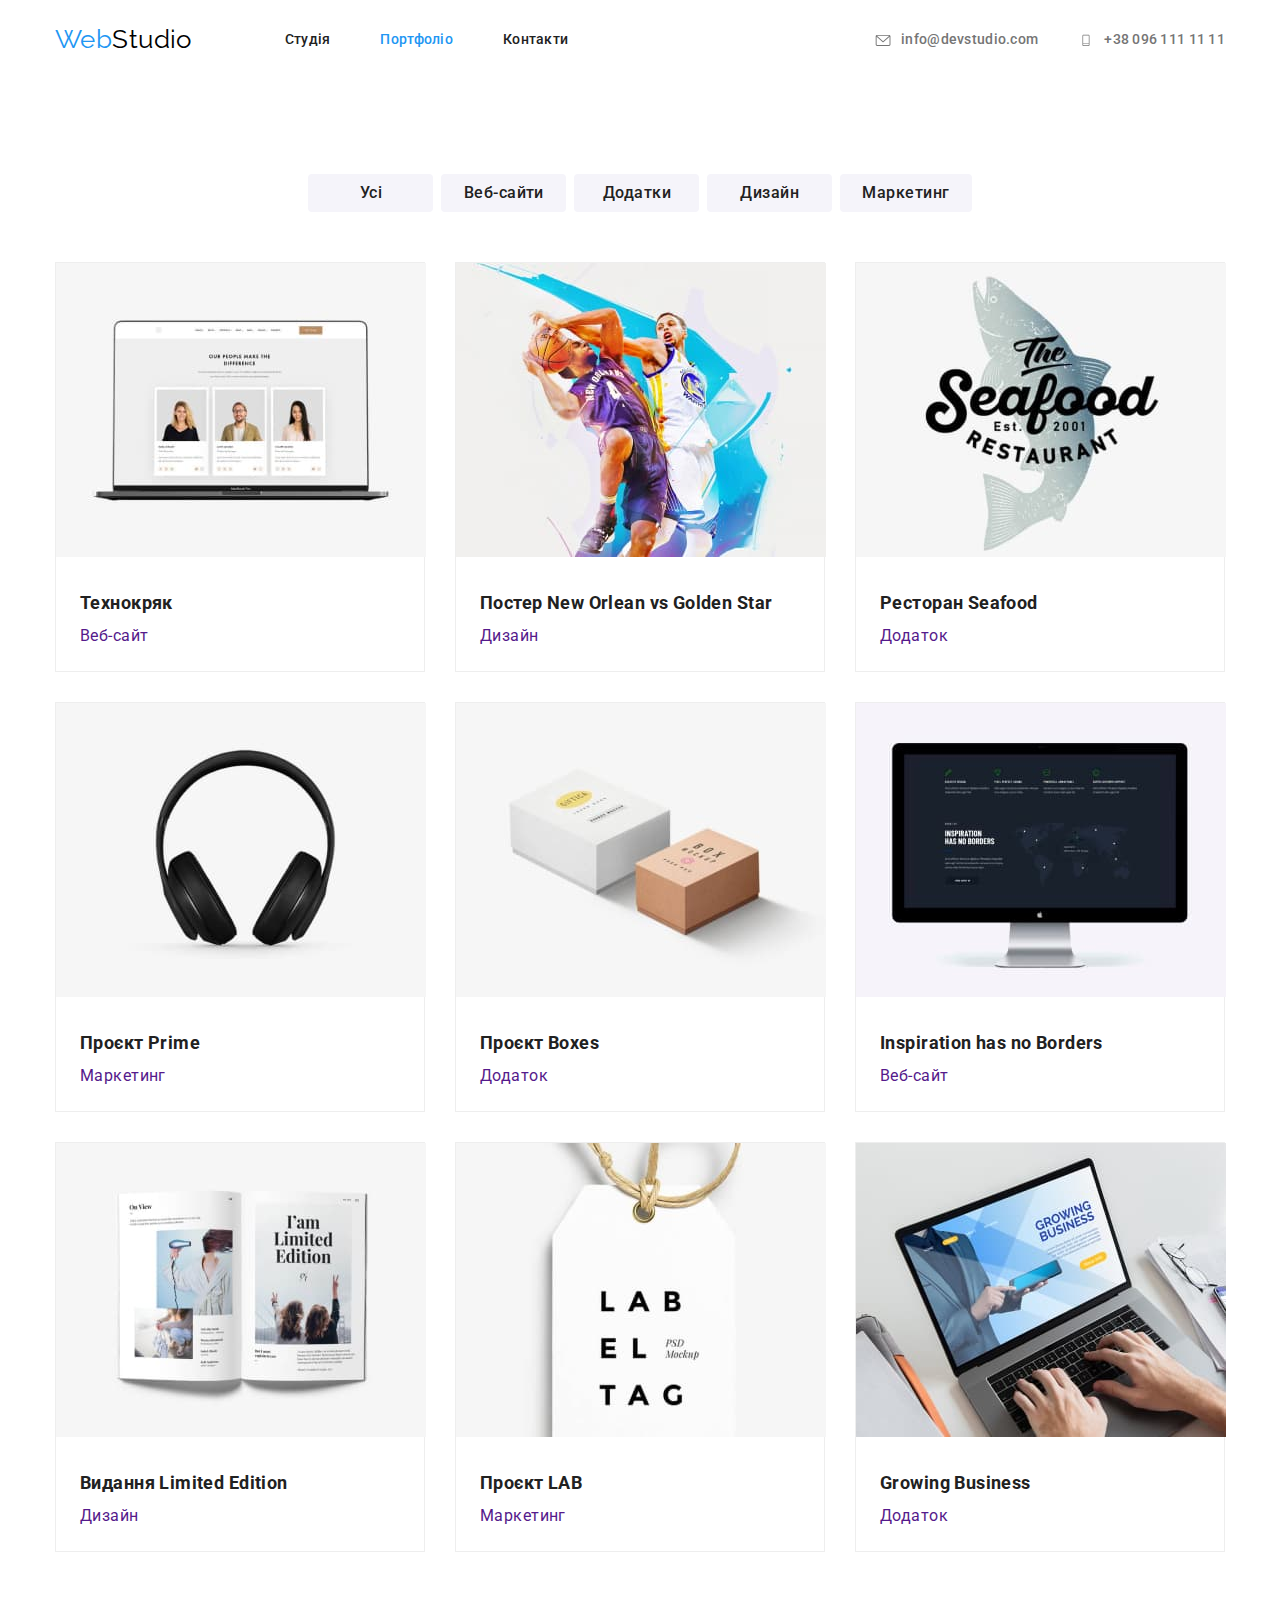
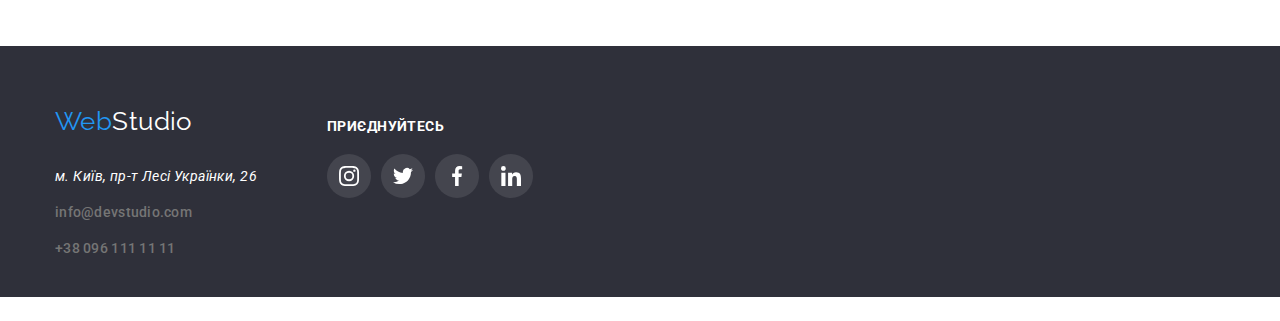
==== portfolio.html @ 6cec3854 "add files from hw-4" ====
<!DOCTYPE html>
<html lang="uk">
  <head>
    <meta charset="UTF-8" />
    <meta http-equiv="X-UA-Compatible" content="IE=edge" />
    <meta name="viewport" content="width=device-width, initial-scale=1.0" />
    <title>Портфоліо</title>

    <link
      href="https://fonts.googleapis.com/css2?family=Raleway:wght@700&family=Roboto:wght@400;500;700;900&display=swap"
      rel="stylesheet"
    />
    <link
      rel="stylesheet"
      href="https://cdnjs.cloudflare.com/ajax/libs/modern-normalize/1.1.0/modern-normalize.min.css"
    />
    <link rel="stylesheet" href="./css/styles.css" />
  </head>
  <body>
    <header>
      <div class="container main-nav">
        <a href="./index.html" class="logo"
          ><span class="accent">Web</span>Studio</a
        >
        <nav>
          <ul class="navigation list">
            <li class="item">
              <a href="./index.html" class="navigation-item">Студія</a>
            </li>
            <li class="item">
              <a href="./portfolio.html" class="navigation-item current"
                >Портфоліо</a
              >
            </li>
            <li class="item">
              <a href="./contacts.html" class="navigation-item">Контакти</a>
            </li>
          </ul>
        </nav>
        <ul class="contact main list">
          <li class="item">
            <a href="mailto:info@devstudio.com" class="contact-item">
              <svg class="icon-envelope">
                <use href="./images/sprite.svg#icon-envelope"></use>
              </svg>
              info@devstudio.com</a
            >
          </li>
          <li class="item">
            <a href="tel:+380961111111" class="contact-item">
              <svg class="icon-smartphone">
                <use href="./images/sprite.svg#icon-smartphone"></use>
              </svg>
              +38 096 111 11 11
            </a>
          </li>
        </ul>
      </div>
    </header>
    <main>
      <div class="container portfolio">
        <section class="section">
          <ul class="nav list">
            <li class="item"><button class="button secondary">Усі</button></li>
            <li class="item">
              <button class="button secondary">Веб-сайти</button>
            </li>
            <li class="item">
              <button class="button secondary">Додатки</button>
            </li>
            <li class="item">
              <button class="button secondary">Дизайн</button>
            </li>
            <li class="item">
              <button class="button secondary">Маркетинг</button>
            </li>
          </ul>
        </section>
        <section class="section exemples">
          <ul class="list">
            <li class="item">
              <a href="">
                <img
                  src="./images/project1.jpg"
                  alt="Макет веб-сайту"
                  width="370"
                />
                <div class="exemples-container">
                  <h3 class="exemple-title">Технокряк</h3>
                  <p class="exemple-descr">Веб-сайт</p>
                </div>
                <!-- <p class="exemple-description">
                Ресурс пропонує комплексні пропозиції з різним рівнем функціоналу
                та сервісів. Все це дозволить відвідувачу отримати вичерпні
                відомості про компанію чи приватну особу.
              </p> -->
              </a>
            </li>
            <li class="item">
              <a href="">
                <img
                  src="./images/project2.jpg"
                  alt="Дизайн події"
                  width="370"
                />
                <div class="exemples-container">
                  <h3 class="exemple-title">
                    Постер New Orlean vs Golden Star
                  </h3>
                  <p class="exemple-descr">Дизайн</p>
                </div>
                <!-- <p class="exemple-description">
                Ресурс пропонує комплексні пропозиції з різним рівнем функціоналу
                та сервісів. Все це дозволить відвідувачу отримати вичерпні
                відомості про компанію чи приватну особу.
              </p> -->
              </a>
            </li>
            <li class="item">
              <a href="">
                <img
                  src="./images/project3.jpg"
                  alt="Макет мобільного додатку"
                  width="370"
                />
                <div class="exemples-container">
                  <h3 class="exemple-title">Ресторан Seafood</h3>
                  <p class="exemple-descr">Додаток</p>
                </div>
                <!-- <p class="exemple-description">
                Ресурс пропонує комплексні пропозиції з різним рівнем функціоналу
                та сервісів. Все це дозволить відвідувачу отримати вичерпні
                відомості про компанію чи приватну особу.
              </p> -->
              </a>
            </li>
            <li class="item">
              <a href="">
                <img
                  src="./images/project4.jpg"
                  alt="Макет маркетнгу проекту"
                  width="370"
                />
                <div class="exemples-container">
                  <h3 class="exemple-title">Проєкт Prime</h3>
                  <p class="exemple-descr">Маркетинг</p>
                </div>
                <!-- <p class="exemple-description">
                Ресурс пропонує комплексні пропозиції з різним рівнем функціоналу
                та сервісів. Все це дозволить відвідувачу отримати вичерпні
                відомості про компанію чи приватну особу.
              </p> -->
              </a>
            </li>
            <li class="item">
              <a href="">
                <img
                  src="./images/project5.jpg"
                  alt="Макет мобільного додатку"
                  width="370"
                />
                <div class="exemples-container">
                  <h3 class="exemple-title">Проєкт Boxes</h3>
                  <p class="exemple-descr">Додаток</p>
                </div>
                <!-- <p class="exemple-description">
                Ресурс пропонує комплексні пропозиції з різним рівнем функціоналу
                та сервісів. Все це дозволить відвідувачу отримати вичерпні
                відомості про компанію чи приватну особу.
              </p> -->
              </a>
            </li>
            <li class="item">
              <a href="">
                <img
                  src="./images/project6.jpg"
                  alt="Макет веб-сайту"
                  width="370"
                />
                <div class="exemples-container">
                  <h3 class="exemple-title">Inspiration has no Borders</h3>
                  <p class="exemple-descr">Веб-сайт</p>
                </div>
                <!-- <p class="exemple-description">
                Ресурс пропонує комплексні пропозиції з різним рівнем функціоналу
                та сервісів. Все це дозволить відвідувачу отримати вичерпні
                відомості про компанію чи приватну особу.
              </p> -->
              </a>
            </li>
            <li class="item">
              <a href="">
                <img
                  src="./images/project7.jpg"
                  alt="Макет дизайну видання"
                  width="370"
                />
                <div class="exemples-container">
                  <h3 class="exemple-title">Видання Limited Edition</h3>
                  <p class="exemple-descr">Дизайн</p>
                </div>
                <!-- <p class="exemple-description">
                Ресурс пропонує комплексні пропозиції з різним рівнем функціоналу
                та сервісів. Все це дозволить відвідувачу отримати вичерпні
                відомості про компанію чи приватну особу.
              </p> -->
              </a>
            </li>
            <li class="item">
              <a href="">
                <img
                  src="./images/project8.jpg"
                  alt="Макет маркетингу проекту"
                  width="370"
                />
                <div class="exemples-container">
                  <h3 class="exemple-title">Проєкт LAB</h3>
                  <p class="exemple-descr">Маркетинг</p>
                </div>
                <!-- <p class="exemple-description">
                Ресурс пропонує комплексні пропозиції з різним рівнем функціоналу
                та сервісів. Все це дозволить відвідувачу отримати вичерпні
                відомості про компанію чи приватну особу.
              </p> -->
              </a>
            </li>
            <li class="item">
              <a href="">
                <img
                  src="./images/project9.jpg"
                  alt="Макет мобільного додатку"
                  width="370"
                />
                <div class="exemples-container">
                  <h3 class="exemple-title">Growing Business</h3>
                  <p class="exemple-descr">Додаток</p>
                </div>
                <!-- <p class="exemple-description">
                Ресурс пропонує комплексні пропозиції з різним рівнем функціоналу
                та сервісів. Все це дозволить відвідувачу отримати вичерпні
                відомості про компанію чи приватну особу.
              </p> -->
              </a>
            </li>
          </ul>
        </section>
      </div>
    </main>
    <footer>
      <div class="footerbg">
        <div class="container">
          <ul class="footer list">
            <li>
              <a href="./index.html" class="logo"
                ><span class="accent">Web</span
                ><span class="fcol">Studio</span></a
              >
            </li>
            <li>
              <address class="fcol">м. Київ, пр-т Лесі Українки, 26</address>
            </li>
            <li class="footer-item">
              <a href="mailto:info@devstudio.com" class="contact-item"
                >info@devstudio.com</a
              >
            </li>
            <li class="footer-item">
              <a href="tel:+380961111111" class="contact-item"
                >+38 096 111 11 11</a
              >
            </li>
          </ul>
          <div class="joinus">
            <p class="join">приєднуйтесь</p>
            <ul class="join-items list">
              <li class="item">
                <a href="https://www.instagram.com/"
                  ><img
                    class="smlink"
                    src="./images/instagram.svg"
                    alt="Instagram link"
                    width="20"
                    height="20"
                  />
                </a>
              </li>
              <li class="item">
                <a href="https://twitter.com/"
                  ><img
                    class="smlink"
                    src="./images/twitter.svg"
                    alt="Twitter link"
                    width="20"
                    height="20"
                  />
                </a>
              </li>
              <li class="item">
                <a href="https://www.facebook.com/"
                  ><img
                    class="smlink"
                    src="./images/facebook.svg"
                    alt="Facebook link"
                    width="20"
                    height="20"
                  />
                </a>
              </li>
              <li class="item">
                <a href="https://www.linkedin.com/"
                  ><img
                    class="smlink"
                    src="./images/linkedin.svg"
                    alt="LinkedIn link"
                    width="20"
                    height="20"
                  />
                </a>
              </li>
            </ul>
          </div>
        </div>
      </div>
    </footer>
  </body>
</html>
---- css/styles.css ----
:root {
  --primary-bgc: #ffffff;
  --secondary-bgc: #f5f4fa;

  --main-text-color: #757575;
  --title-text-color: #212121;

  --accent-color: #2196f3;
  --logo-color: #000000;
  --sm-color: #afb1b8;
}

body {
  background-color: var(--primary-bgc);
  color: var(--main-text-color);

  font-family: "Roboto", sans-serif;
  font-weight: 400;
  font-size: 14px;
  line-height: 1.71;
  letter-spacing: 0.03em;
}

/* * {  outline: 1px solid red;} */

.container {
  width: 1200px;
  padding: 0 15px;
  margin: 0 auto;
  /* outline: 1px solid red; */
}

h1,
h2,
h3,
h4 {
  color: var(--title-text-color);
  margin-top: 0;
  margin-bottom: 0;
}

p {
  margin-top: 0;
  margin-bottom: 0;
}

.list {
  margin-top: 0;
  margin-bottom: 0;
  padding: 0;
  list-style: none;
}

/* Navigation */
.main-nav {
  display: flex;
  align-items: center;
}

.navigation {
  display: flex;
}

.navigation .item:not(:last-child) {
  margin-right: 50px;
}

.navigation-item {
  display: block;
  padding-top: 32px;
  padding-bottom: 32px;
  font-weight: 500;
  font-size: 14px;
  line-height: 1.14;
  letter-spacing: 0.02em;
  text-decoration: none;
  color: var(--title-text-color);
}

.navigation-item:hover,
.navigation-item:focus {
  color: var(--accent-color);
}

.navigation-item.current {
  color: var(--accent-color);
}

.logo {
  display: inline-block;
  font-family: "Raleway", sans-serif;
  font-size: 26px;
  line-height: 31px;
  letter-spacing: 1.19;

  color: var(--logo-color);
  text-decoration: none;
}

header .logo {
  padding: 24px 93px 25px 0;
}

.accent {
  color: var(--accent-color);
}

.contact.main {
  display: flex;
  margin-left: auto;
}

.contact.main .item:not(:last-child) {
  margin-right: 40px;
}

.contact-item {
  font-weight: 500;
  line-height: 1.14;
  letter-spacing: 0.02em;
  text-decoration: none;
  color: var(--main-text-color);
  fill: var(--main-text-color);
}

header .contact-item {
  padding-top: 32px;
  padding-bottom: 32px;
}

.main .contact-item {
  display: flex;
}

.contact-item:hover,
.contact-item:focus {
  color: var(--accent-color);
  fill: var(--accent-color);
}

.icon-envelope,
.icon-smartphone {
  width: 16px;
  height: 12px;
  margin: 2px 10px 2px 0;
}

/* Hero */
.hero {
  text-align: center;
  padding-top: 200px;
}

.hero-title {
  font-weight: 900;
  font-size: 44px;
  line-height: 1.36;
  letter-spacing: 0.06em;
  text-transform: uppercase;
  margin: 0px auto 30px;

  width: 700px;
  color: var(--primary-bgc);
}

.overlay {
  max-width: 1600px;
  height: 600px;
  margin: 0 auto;

  background-image: linear-gradient(
      rgba(47, 48, 58, 0.4),
      rgba(47, 48, 58, 0.4)
    ),
    url(../images/overlay.jpg), url(../images/Bg.svg);
  background-size: cover;
  background-repeat: no-repeat;
  background-position: center;
}

/* Buttons */

.button {
  display: inline-block;
  font-size: 16px;
  cursor: pointer;

  text-align: center;
}

.button.primary {
  font-weight: 700;
  line-height: 1.88;
  letter-spacing: 0.06em;
  background-color: var(--accent-color);
  color: var(--primary-bgc);
  min-width: 200px;
  height: 50px;
  border: 0;
  border-radius: 4px;
  padding: 10px 24px;
}

.button.secondary {
  font-weight: 500;
  line-height: 1.62;
  letter-spacing: 0.03em;
  background-color: var(--secondary-bgc);
  color: var(--title-text-color);
  min-width: 125px;
  height: 38px;
  border: 0;
  border-radius: 4px;
  padding: 6px 22px;
}

.button.secondary:hover,
.button.secondary:focus {
  background-color: var(--accent-color);
  color: var(--primary-bgc);
}

/* Why we */
.section.preference {
  padding-top: 94px;
}

.preference.list {
  display: flex;
  flex-wrap: wrap;
}

.preference.list .item:not(:nth-child(4n)) {
  margin-right: 30px;
}

.preference.list .item:not(:nth-last-child(-n + 4)) {
  margin-bottom: 30px;
}

.preference .item {
  width: 270px;
}

.icon-antenna,
.icon-clock,
.icon-diagram,
.icon-astronaut {
  width: 270px;
  height: 120px;
  padding: 25px 100px;
  background-color: var(--secondary-bgc);
  border-radius: 4px;
  margin-bottom: 30px;
}

.preference-title {
  font-weight: 700;
  line-height: 1.14;
  text-transform: uppercase;
  margin-bottom: 10px;
}

/* What we do */

.section.activity,
.section.team,
.section.clients,
.portfolio {
  padding-top: 94px;
  padding-bottom: 94px;
}

.activity-title,
.team-title,
.clients-title,
.contact-header {
  font-weight: 700;
  font-size: 36px;
  line-height: 1.17;
  text-align: center;
  margin-bottom: 50px;
}

.activity-list {
  display: flex;
}

.activity-list .item {
  display: block;
}

.activity .item:not(:last-child) {
  margin-right: 30px;
}

/* Our team */
.team {
  /* max-width: 1600px; */
  background-color: var(--secondary-bgc);
  background-position: center;
}

.team-members.list {
  display: flex;
}

.team-members .item {
  background: #ffffff;
  box-shadow: 0px 1px 3px rgba(0, 0, 0, 0.12), 0px 1px 1px rgba(0, 0, 0, 0.14),
    0px 2px 1px rgba(0, 0, 0, 0.2);
  border-radius: 0px 0px 4px 4px;
}

.team-members .item:not(:last-child) {
  margin-right: 30px;
}

.card {
  padding: 30px 0;
}

.team-member {
  padding-bottom: 10px;
  font-weight: 500;
  font-size: 16px;
  line-height: 1.19;
  text-align: center;
}

.team-position {
  font-size: 16px;
  line-height: 1.19;
  text-align: center;
}

.smlist {
  display: flex;
  margin: 0 32px 30px 32px;
  padding: 0;
}

.smlist-item {
  width: 44px;
  height: 44px;
}

.smlist-item:not(:last-child) {
  margin-right: 10px;
}

.smhref {
  width: 44px;
  height: 44px;
  padding: 12px;
  fill: var(--sm-color);
}
.smlist-item:hover,
.smlist-item:focus {
  background-color: var(--accent-color);
  border-radius: 50%;
}

.smhref:hover,
.smhref:focus {
  fill: var(--primary-bgc);
}

/* Clients */

.clients-list {
  display: flex;
  flex-wrap: wrap;
}

.clients-item {
  margin-right: 30px;
  margin-bottom: 30px;
}

.clients-item:nth-last-child(-n + 6) {
  margin-bottom: 0;
}

.clients-item:nth-child(6n) {
  margin-right: 0;
}

.clients-link {
  display: block;
  width: 170px;
  height: 92px;
  border: 1px solid #afb1b8;
  border-radius: 4px;
  fill: var(--sm-color);
}

.clients-link:hover,
.clients-list:focus {
  border-color: var(--accent-color);
  fill: var(--accent-color);
}

.clients-logo {
  width: 106px;
  height: 60px;
  margin: 16px 32px;
}

/* Footer */

.footerbg {
  max-width: 1600px;
  height: 251px;
  margin: 0 auto;
  background-image: url(../images/bgfooter.svg);
  background-position: center;
}

.footer.list {
  padding-top: 60px;
  padding-bottom: 60px;
}

footer .logo {
  margin-bottom: 28px;
}

.fcol {
  color: var(--primary-bgc);
}

.footer-item {
  margin-top: 12px;
}

footer .container {
  display: flex;
}

.joinus {
  margin: 72px 0 0 70px;
}

.join {
  margin-bottom: 20px;
  font-style: normal;
  font-weight: 700;
  line-height: 16px;
  letter-spacing: 1.14;
  text-transform: uppercase;

  color: var(--primary-bgc);
}

.join-items {
  display: flex;
}

footer .item {
  width: 44px;
  height: 44px;
  border-radius: 50%;
  background-color: rgba(255, 255, 255, 0.1);
  /* color: var(--primary-bgc, 0.1); */
  /* background-image: url(../images/ellipse.svg); */
  margin-right: 10px;
}

footer .item:hover {
  background-color: var(--accent-color);
}

.smlink {
  margin: 12px;
}

/* Portfolio */
.nav {
  display: flex;
  justify-content: center;
  margin-bottom: 50px;
}

.nav .item:not(:last-child) {
  margin-right: 8px;
}

.exemples .list {
  display: flex;
  flex-wrap: wrap;
  margin: -15px;
}

.exemples a {
  text-decoration: none;
}

.exemples .item {
  width: 370px;
  margin: 15px;

  background: var(--primary-bgc);
  border: 1px solid #eeeeee;
}

.exemples .item:hover,
.exemples .item:focus {
  box-shadow: 0px 1px 1px rgba(0, 0, 0, 0.12), 0px 4px 4px rgba(0, 0, 0, 0.06),
    1px 4px 6px rgba(0, 0, 0, 0.16);
}

.exemples-container {
  padding: 20px 24px;
}

/* .exemples .item {
  width: 370px;
  margin-right: 30px;
  margin-bottom: 30px;
}

.exemples .item:nth-child(3n) {
  margin-right: 0;
}

.exemples .item:nth-last-child(-n+3) {
margin-bottom: 0;
} */

.exemple-title {
  font-weight: 700;
  font-size: 18px;
  line-height: 2;
  text-decoration: none;
}

.exemple-descr {
  font-size: 16px;
  line-height: 1.88;
  text-decoration: none;
}

.exemple-description {
  font-size: 18px;
  line-height: 1.56;

  color: var(--primary-bgc);
  background-color: var(--accent-color);
  text-decoration: none;
}

/* Contacts */

.contact-container {
  padding: 94px 0;
}
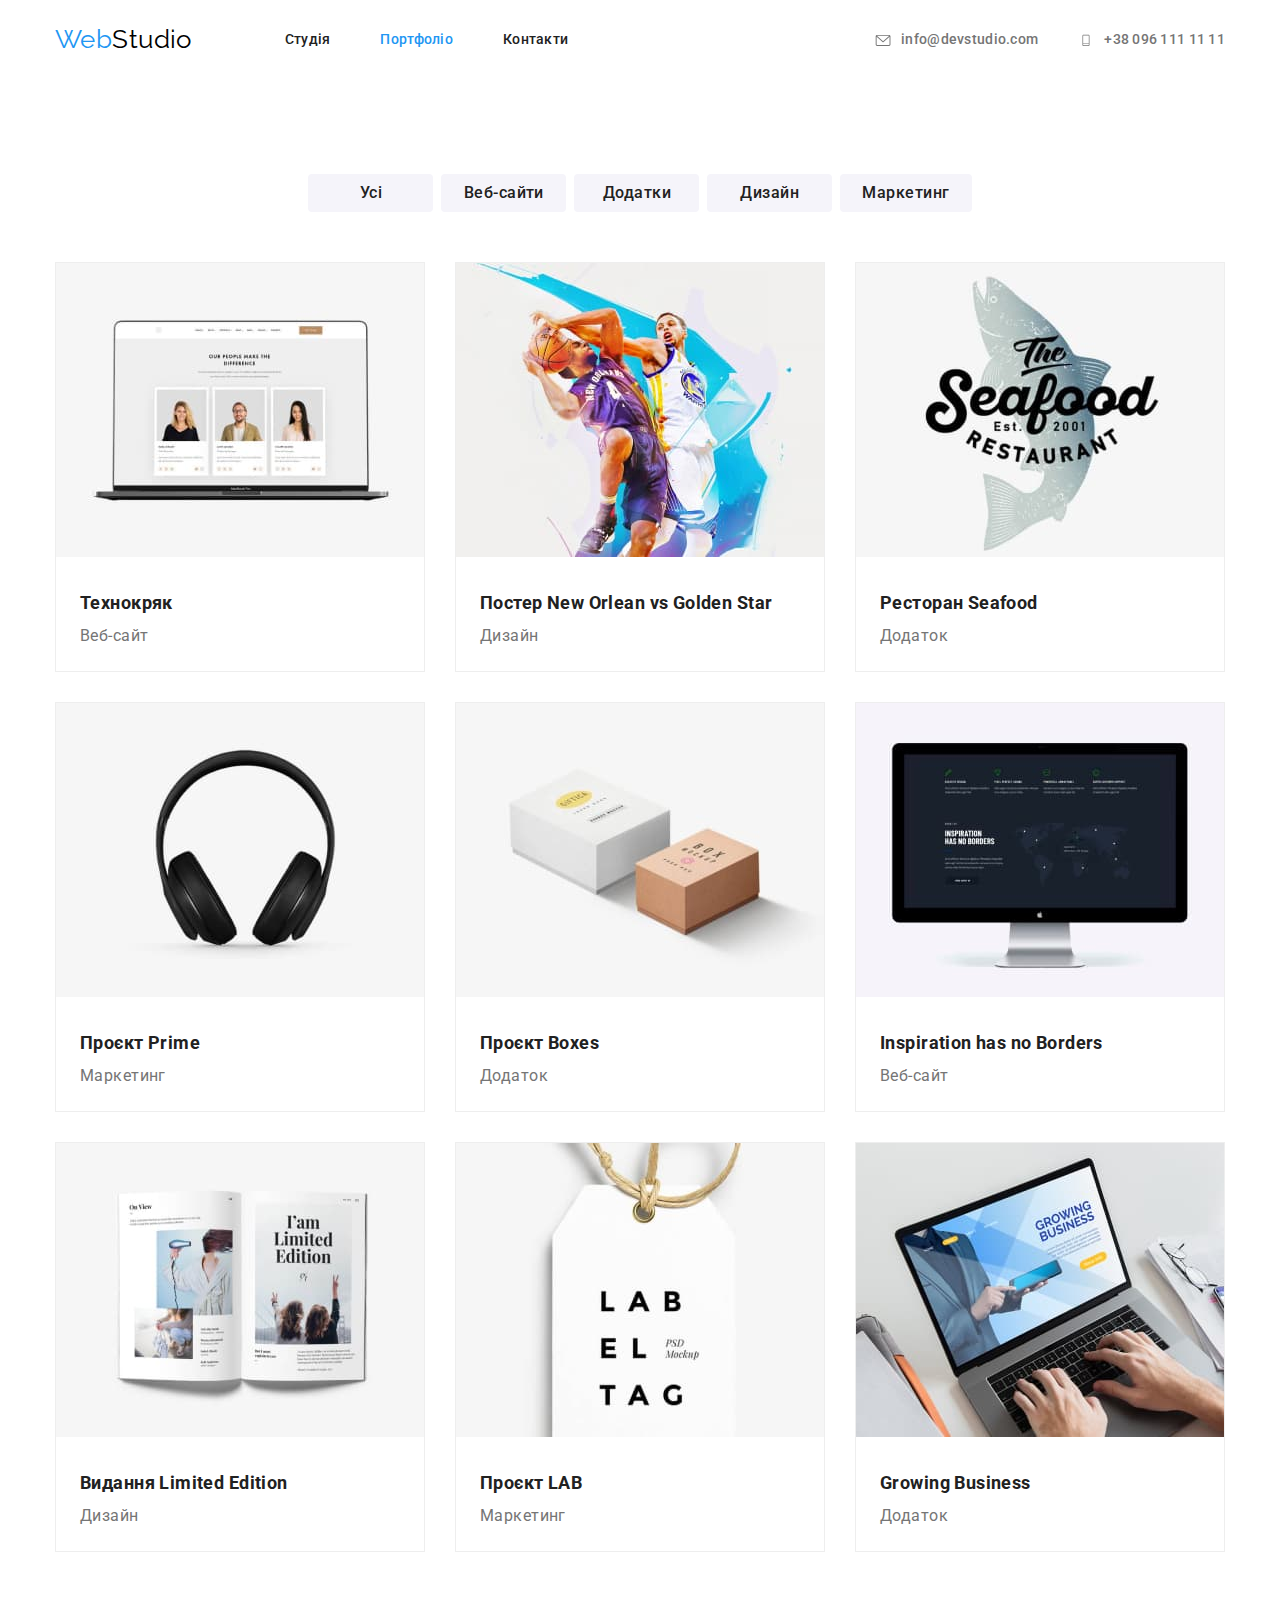
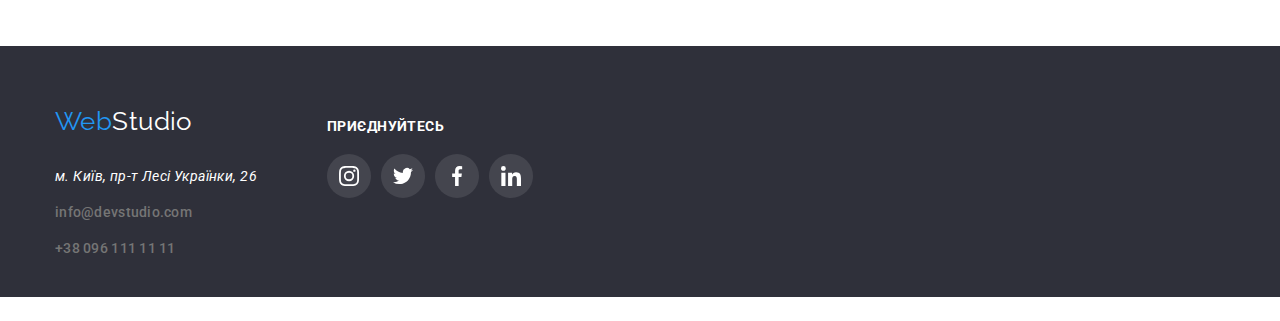
==== commit c3fbfab6: "add overlay to product-description in portfolio page" ====
--- a/portfolio.html
+++ b/portfolio.html
@@ -79,167 +79,192 @@
         <section class="section exemples">
           <ul class="list">
             <li class="item">
-              <a href="">
-                <img
-                  src="./images/project1.jpg"
-                  alt="Макет веб-сайту"
-                  width="370"
-                />
+              <a href="project1">
+                <div class="exemples-overlay">
+                  <img
+                    src="./images/project1.jpg"
+                    alt="Макет веб-сайту"
+                    width="370"
+                  />
+                  <p class="exemple-description">
+                    Ресурс пропонує комплексні пропозиції з різним рівнем
+                    функціоналу та сервісів. Все це дозволить відвідувачу
+                    отримати вичерпні відомості про компанію чи приватну особу.
+                  </p>
+                </div>
                 <div class="exemples-container">
                   <h3 class="exemple-title">Технокряк</h3>
                   <p class="exemple-descr">Веб-сайт</p>
                 </div>
-                <!-- <p class="exemple-description">
-                Ресурс пропонує комплексні пропозиції з різним рівнем функціоналу
-                та сервісів. Все це дозволить відвідувачу отримати вичерпні
-                відомості про компанію чи приватну особу.
-              </p> -->
-              </a>
-            </li>
-            <li class="item">
-              <a href="">
-                <img
-                  src="./images/project2.jpg"
-                  alt="Дизайн події"
-                  width="370"
-                />
+              </a>
+            </li>
+            <li class="item">
+              <a href="project2">
+                <div class="exemples-overlay">
+                  <img
+                    src="./images/project2.jpg"
+                    alt="Дизайн події"
+                    width="370"
+                  />
+                  <p class="exemple-description">
+                    Все це дозволить відвідувачу отримати вичерпні відомості про
+                    компанію чи приватну особу. Все це дозволить відвідувачу
+                    отримати вичерпні відомості про компанію чи приватну особу.
+                  </p>
+                </div>
+
                 <div class="exemples-container">
                   <h3 class="exemple-title">
                     Постер New Orlean vs Golden Star
                   </h3>
                   <p class="exemple-descr">Дизайн</p>
                 </div>
-                <!-- <p class="exemple-description">
-                Ресурс пропонує комплексні пропозиції з різним рівнем функціоналу
-                та сервісів. Все це дозволить відвідувачу отримати вичерпні
-                відомості про компанію чи приватну особу.
-              </p> -->
-              </a>
-            </li>
-            <li class="item">
-              <a href="">
-                <img
-                  src="./images/project3.jpg"
-                  alt="Макет мобільного додатку"
-                  width="370"
-                />
+              </a>
+            </li>
+            <li class="item">
+              <a href="project3">
+                <div class="exemples-overlay">
+                  <img
+                    src="./images/project3.jpg"
+                    alt="Макет мобільного додатку"
+                    width="370"
+                  />
+                  <p class="exemple-description">
+                    Ресурс пропонує комплексні пропозиції з різним рівнем
+                    функціоналу та сервісів. Все це дозволить відвідувачу
+                    отримати вичерпні відомості про компанію чи приватну особу.
+                  </p>
+                </div>
+
                 <div class="exemples-container">
                   <h3 class="exemple-title">Ресторан Seafood</h3>
                   <p class="exemple-descr">Додаток</p>
                 </div>
-                <!-- <p class="exemple-description">
-                Ресурс пропонує комплексні пропозиції з різним рівнем функціоналу
-                та сервісів. Все це дозволить відвідувачу отримати вичерпні
-                відомості про компанію чи приватну особу.
-              </p> -->
-              </a>
-            </li>
-            <li class="item">
-              <a href="">
-                <img
-                  src="./images/project4.jpg"
-                  alt="Макет маркетнгу проекту"
-                  width="370"
-                />
+              </a>
+            </li>
+            <li class="item">
+              <a href="project4">
+                <div class="exemples-overlay">
+                  <img
+                    src="./images/project4.jpg"
+                    alt="Макет маркетнгу проекту"
+                    width="370"
+                  />
+                  <p class="exemple-description">
+                    Ресурс пропонує комплексні пропозиції з різним рівнем
+                    функціоналу та сервісів. Все це дозволить відвідувачу
+                    отримати вичерпні відомості про компанію чи приватну особу.
+                  </p>
+                </div>
+
                 <div class="exemples-container">
                   <h3 class="exemple-title">Проєкт Prime</h3>
                   <p class="exemple-descr">Маркетинг</p>
                 </div>
-                <!-- <p class="exemple-description">
-                Ресурс пропонує комплексні пропозиції з різним рівнем функціоналу
-                та сервісів. Все це дозволить відвідувачу отримати вичерпні
-                відомості про компанію чи приватну особу.
-              </p> -->
-              </a>
-            </li>
-            <li class="item">
-              <a href="">
-                <img
-                  src="./images/project5.jpg"
-                  alt="Макет мобільного додатку"
-                  width="370"
-                />
+              </a>
+            </li>
+            <li class="item">
+              <a href="project5">
+                <div class="exemples-overlay">
+                  <img
+                    src="./images/project5.jpg"
+                    alt="Макет мобільного додатку"
+                    width="370"
+                  />
+                  <p class="exemple-description">
+                    Ресурс пропонує комплексні пропозиції з різним рівнем
+                    функціоналу та сервісів. Все це дозволить відвідувачу
+                    отримати вичерпні відомості про компанію чи приватну особу.
+                  </p>
+                </div>
+
                 <div class="exemples-container">
                   <h3 class="exemple-title">Проєкт Boxes</h3>
                   <p class="exemple-descr">Додаток</p>
                 </div>
-                <!-- <p class="exemple-description">
-                Ресурс пропонує комплексні пропозиції з різним рівнем функціоналу
-                та сервісів. Все це дозволить відвідувачу отримати вичерпні
-                відомості про компанію чи приватну особу.
-              </p> -->
-              </a>
-            </li>
-            <li class="item">
-              <a href="">
-                <img
-                  src="./images/project6.jpg"
-                  alt="Макет веб-сайту"
-                  width="370"
-                />
+              </a>
+            </li>
+            <li class="item">
+              <a href="project6">
+                <div class="exemples-overlay">
+                  <img
+                    src="./images/project6.jpg"
+                    alt="Макет веб-сайту"
+                    width="370"
+                  />
+                  <p class="exemple-description">
+                    Ресурс пропонує комплексні пропозиції з різним рівнем
+                    функціоналу та сервісів. Все це дозволить відвідувачу
+                    отримати вичерпні відомості про компанію чи приватну особу.
+                  </p>
+                </div>
+
                 <div class="exemples-container">
                   <h3 class="exemple-title">Inspiration has no Borders</h3>
                   <p class="exemple-descr">Веб-сайт</p>
                 </div>
-                <!-- <p class="exemple-description">
-                Ресурс пропонує комплексні пропозиції з різним рівнем функціоналу
-                та сервісів. Все це дозволить відвідувачу отримати вичерпні
-                відомості про компанію чи приватну особу.
-              </p> -->
-              </a>
-            </li>
-            <li class="item">
-              <a href="">
-                <img
-                  src="./images/project7.jpg"
-                  alt="Макет дизайну видання"
-                  width="370"
-                />
-                <div class="exemples-container">
-                  <h3 class="exemple-title">Видання Limited Edition</h3>
-                  <p class="exemple-descr">Дизайн</p>
-                </div>
-                <!-- <p class="exemple-description">
-                Ресурс пропонує комплексні пропозиції з різним рівнем функціоналу
-                та сервісів. Все це дозволить відвідувачу отримати вичерпні
-                відомості про компанію чи приватну особу.
-              </p> -->
-              </a>
-            </li>
-            <li class="item">
-              <a href="">
-                <img
-                  src="./images/project8.jpg"
-                  alt="Макет маркетингу проекту"
-                  width="370"
-                />
+              </a>
+            </li>
+            <li class="item">
+              <a href="project7">
+                <div class="exemples-overlay">
+                  <img
+                    src="./images/project7.jpg"
+                    alt="Макет дизайну видання"
+                    width="370"
+                  />
+                  <p class="exemple-description">
+                    Ресурс пропонує комплексні пропозиції з різним рівнем
+                    функціоналу та сервісів. Все це дозволить відвідувачу
+                    отримати вичерпні відомості про компанію чи приватну особу.
+                  </p>
+                  <div class="exemples-container">
+                    <h3 class="exemple-title">Видання Limited Edition</h3>
+                    <p class="exemple-descr">Дизайн</p>
+                  </div>
+                </div>
+              </a>
+            </li>
+            <li class="item">
+              <a href="project8">
+                <div class="exemples-overlay">
+                  <img
+                    src="./images/project8.jpg"
+                    alt="Макет маркетингу проекту"
+                    width="370"
+                  />
+                  <p class="exemple-description">
+                    Ресурс пропонує комплексні пропозиції з різним рівнем
+                    функціоналу та сервісів. Все це дозволить відвідувачу
+                    отримати вичерпні відомості про компанію чи приватну особу.
+                  </p>
+                </div>
+
                 <div class="exemples-container">
                   <h3 class="exemple-title">Проєкт LAB</h3>
                   <p class="exemple-descr">Маркетинг</p>
                 </div>
-                <!-- <p class="exemple-description">
-                Ресурс пропонує комплексні пропозиції з різним рівнем функціоналу
-                та сервісів. Все це дозволить відвідувачу отримати вичерпні
-                відомості про компанію чи приватну особу.
-              </p> -->
-              </a>
-            </li>
-            <li class="item">
-              <a href="">
-                <img
-                  src="./images/project9.jpg"
-                  alt="Макет мобільного додатку"
-                  width="370"
-                />
+              </a>
+            </li>
+            <li class="item">
+              <a href="project9">
+                <div class="exemples-overlay">
+                  <img
+                    src="./images/project9.jpg"
+                    alt="Макет мобільного додатку"
+                    width="370"
+                  />
+                  <p class="exemple-description">
+                    Ресурс пропонує комплексні пропозиції з різним рівнем
+                    функціоналу та сервісів. Все це дозволить відвідувачу
+                    отримати вичерпні відомості про компанію чи приватну особу.
+                  </p>
+                </div>
+
                 <div class="exemples-container">
                   <h3 class="exemple-title">Growing Business</h3>
                   <p class="exemple-descr">Додаток</p>
                 </div>
-                <!-- <p class="exemple-description">
-                Ресурс пропонує комплексні пропозиції з різним рівнем функціоналу
-                та сервісів. Все це дозволить відвідувачу отримати вичерпні
-                відомості про компанію чи приватну особу.
-              </p> -->
               </a>
             </li>
           </ul>
--- a/css/styles.css
+++ b/css/styles.css
@@ -284,17 +284,48 @@
 
 .activity-list {
   display: flex;
+  position: relative;
 }
 
 .activity-list .item {
   display: block;
 }
 
-.activity .item:not(:last-child) {
+.activity-thumb {
+  position: relative;
+}
+
+.activity-thumb:not(:last-child) {
   margin-right: 30px;
 }
 
+.activity-thumb::before {
+  content: "";
+  position: absolute;
+  width: 370px;
+  height: 70px;
+  bottom: 0;
+  background: rgba(47, 48, 58, 0.8);
+}
+
+.activity-deskr {
+position: absolute;
+bottom: 27px;
+width: 370px;
+height: 16px;
+
+font-weight: 700;
+font-size: 14px;
+line-height: 16px;
+text-align: center;
+letter-spacing: 0.03em;
+text-transform: uppercase;
+
+color: var(--primary-bgc);
+
+}
 /* Our team */
+
 .team {
   /* max-width: 1600px; */
   background-color: var(--secondary-bgc);
@@ -510,6 +541,20 @@
     1px 4px 6px rgba(0, 0, 0, 0.16);
 }
 
+/* .exemples a::before {
+  content: "";
+  position: absolute;
+  width: 370px;
+  height: 294px;
+  background: rgba(33, 150, 243, 0.9);
+  opacity: 0;
+}
+
+.exemples a:hover::before,
+.exemples a:focus::before {
+  opacity: 1;
+} */
+
 .exemples-container {
   padding: 20px 24px;
 }
@@ -539,15 +584,46 @@
   font-size: 16px;
   line-height: 1.88;
   text-decoration: none;
+  color: var(--main-text-color);
+}
+
+.exemples-overlay {
+  position: relative;
+  overflow: hidden;
+
 }
 
 .exemple-description {
+  position: absolute;
+  bottom: -100%;
+  left: 0;
+  width: 100%;
+  height: 100%;
+  padding: 63px 24px;
+
   font-size: 18px;
-  line-height: 1.56;
+  align-items: center;
+  line-height: 28px;
+  letter-spacing: 1.56;
 
   color: var(--primary-bgc);
   background-color: var(--accent-color);
   text-decoration: none;
+  background: rgba(33, 150, 243, 0.9);
+
+  transition: bottom 250ms cubic-bezier(0.4, 0, 0.2, 1);
+}
+
+a[href="project1"]:hover .exemple-description,
+a[href="project2"]:hover .exemple-description,
+a[href="project3"]:hover .exemple-description,
+a[href="project4"]:hover .exemple-description,
+a[href="project5"]:hover .exemple-description,
+a[href="project6"]:hover .exemple-description,
+a[href="project7"]:hover .exemple-description,
+a[href="project8"]:hover .exemple-description,
+a[href="project9"]:hover .exemple-description {
+  bottom: 0; 
 }
 
 /* Contacts */
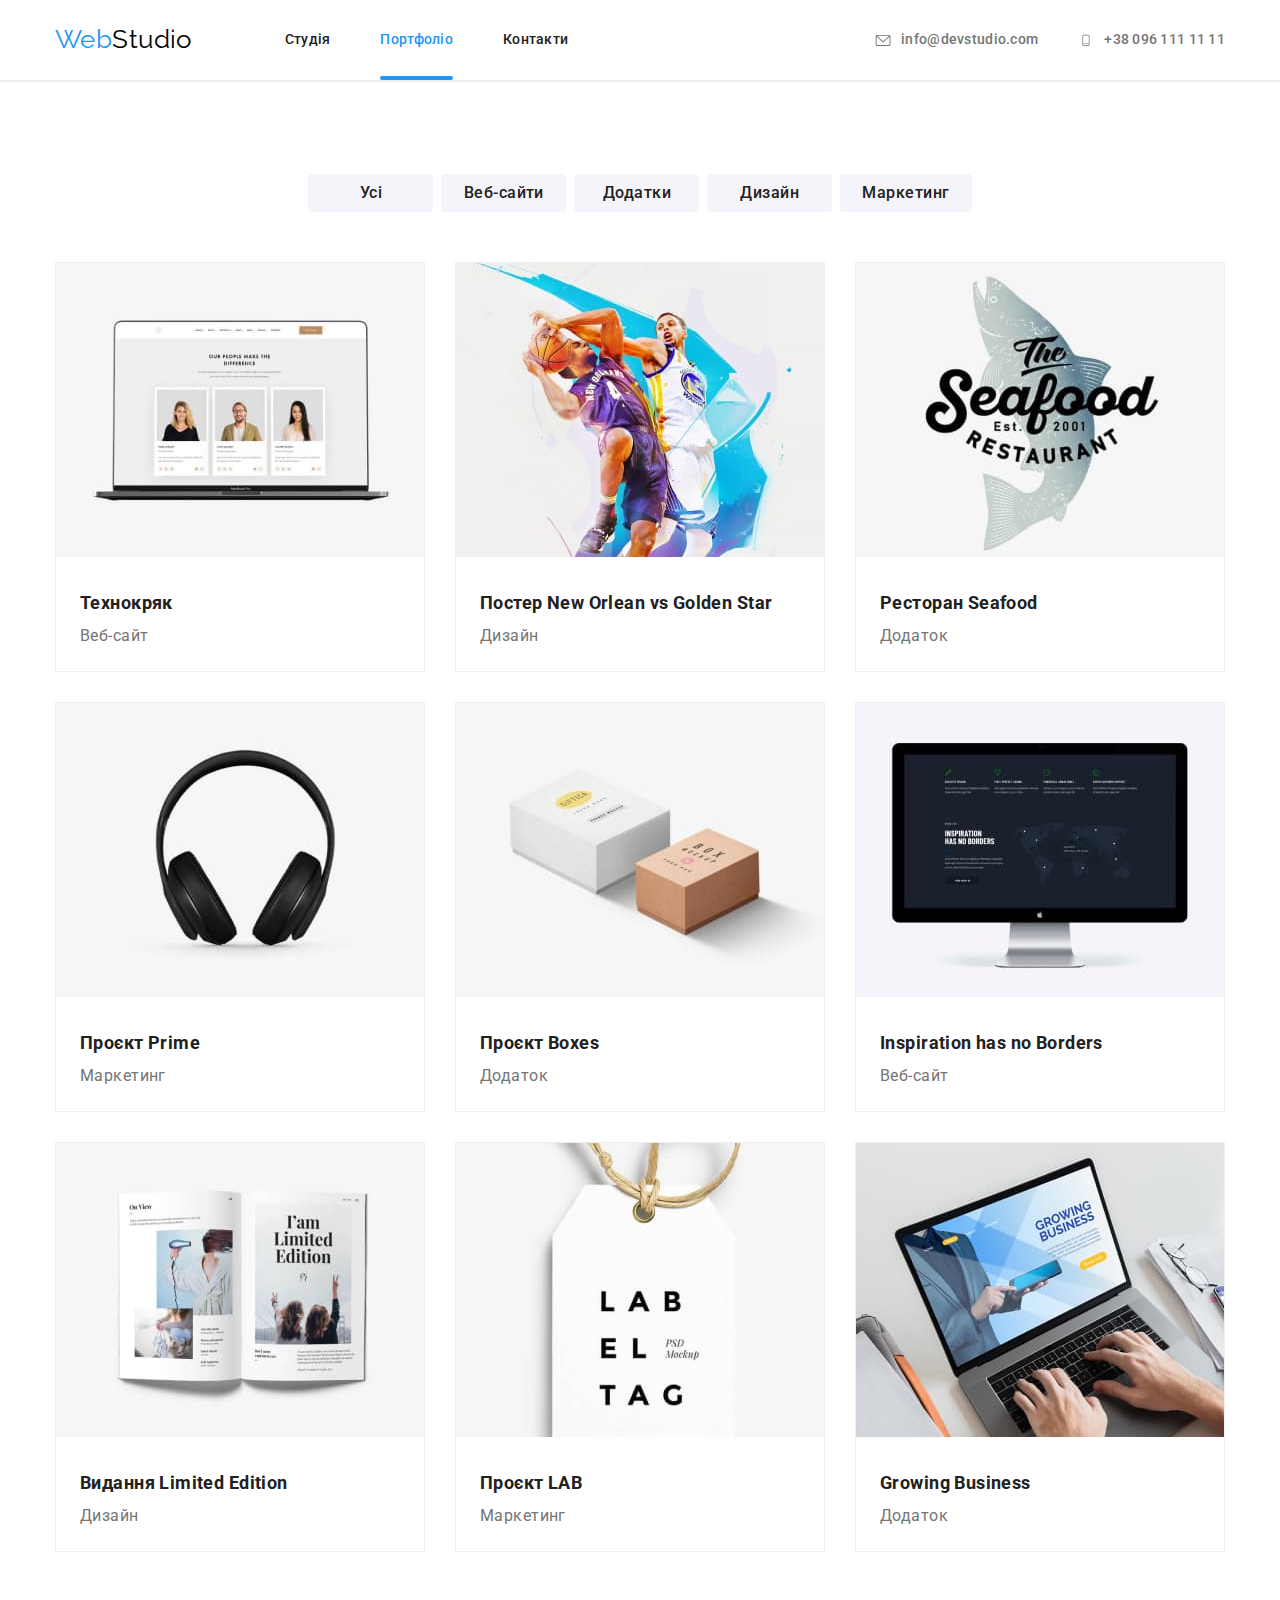
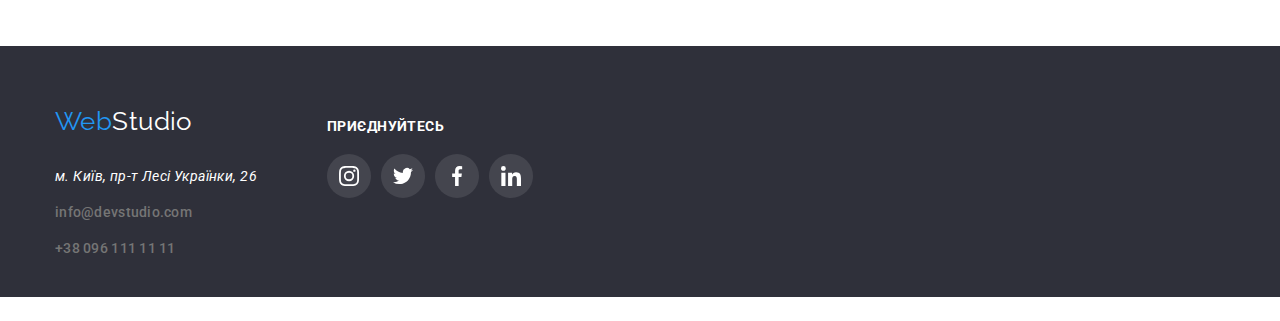
==== commit 88451dc8: "add modal window" ====
--- a/portfolio.html
+++ b/portfolio.html
@@ -218,10 +218,10 @@
                     функціоналу та сервісів. Все це дозволить відвідувачу
                     отримати вичерпні відомості про компанію чи приватну особу.
                   </p>
-                  <div class="exemples-container">
+                </div>
+                <div class="exemples-container">
                     <h3 class="exemple-title">Видання Limited Edition</h3>
                     <p class="exemple-descr">Дизайн</p>
-                  </div>
                 </div>
               </a>
             </li>
--- a/css/styles.css
+++ b/css/styles.css
@@ -52,6 +52,18 @@
 }
 
 /* Navigation */
+
+header::after {
+  content: '';
+position: absolute;
+width: 100%;
+height: 0;
+left: 0px;
+top: 80px;
+
+border: 1px solid #ECECEC;
+}
+
 .main-nav {
   display: flex;
   align-items: center;
@@ -61,11 +73,23 @@
   display: flex;
 }
 
-.navigation .item:not(:last-child) {
+.navigation-item.current::before {
+  content: "";
+   position: absolute;
+width: 100%;
+height: 4px;
+bottom: 0;
+
+background: #2196F3;
+border-radius: 2px;
+}
+
+ .navigation .item:not(:last-child) {
   margin-right: 50px;
 }
 
 .navigation-item {
+  position: relative;
   display: block;
   padding-top: 32px;
   padding-bottom: 32px;
@@ -220,6 +244,53 @@
   color: var(--primary-bgc);
 }
 
+.backdrop {
+  position: fixed;
+  top: 0;
+  left: 0;
+  z-index: 100;
+  width: 100%;
+  height: 100%;
+
+  background-color: rgba(0, 0, 0, 0.2);
+  opacity: 1;
+}
+
+.backdrop.is-hidden {
+  opacity: 0;
+  pointer-events: none;
+}
+
+.modal {
+  position: absolute;
+  top: 50%;
+  left: 50%;
+  transform: translate(-50%, -50%);
+  min-width: 528px;
+  min-height: 581px;
+ 
+
+  background: var(--primary-bgc);
+  box-shadow: 0px 1px 3px rgba(0, 0, 0, 0.12), 0px 1px 1px rgba(0, 0, 0, 0.14),
+    0px 2px 1px rgba(0, 0, 0, 0.2);
+  border-radius: 4px;
+}
+
+.button-close {
+  position: absolute;
+  top: 0;
+  right: 0;
+  width: 30px;
+  height: 30px;
+  margin-top: 8px;
+  margin-right: 8px;
+
+  background-image: url(../images/close.svg);
+  background-size: contain;
+  border: 0;
+  background-color: var(--primary-bgc);
+}
+
 /* Why we */
 .section.preference {
   padding-top: 94px;
@@ -309,20 +380,19 @@
 }
 
 .activity-deskr {
-position: absolute;
-bottom: 27px;
-width: 370px;
-height: 16px;
-
-font-weight: 700;
-font-size: 14px;
-line-height: 16px;
-text-align: center;
-letter-spacing: 0.03em;
-text-transform: uppercase;
-
-color: var(--primary-bgc);
-
+  position: absolute;
+  bottom: 27px;
+  width: 370px;
+  height: 16px;
+
+  font-weight: 700;
+  font-size: 14px;
+  line-height: 16px;
+  text-align: center;
+  letter-spacing: 0.03em;
+  text-transform: uppercase;
+
+  color: var(--primary-bgc);
 }
 /* Our team */
 
@@ -590,7 +660,6 @@
 .exemples-overlay {
   position: relative;
   overflow: hidden;
-
 }
 
 .exemple-description {
@@ -623,7 +692,7 @@
 a[href="project7"]:hover .exemple-description,
 a[href="project8"]:hover .exemple-description,
 a[href="project9"]:hover .exemple-description {
-  bottom: 0; 
+  bottom: 0;
 }
 
 /* Contacts */
